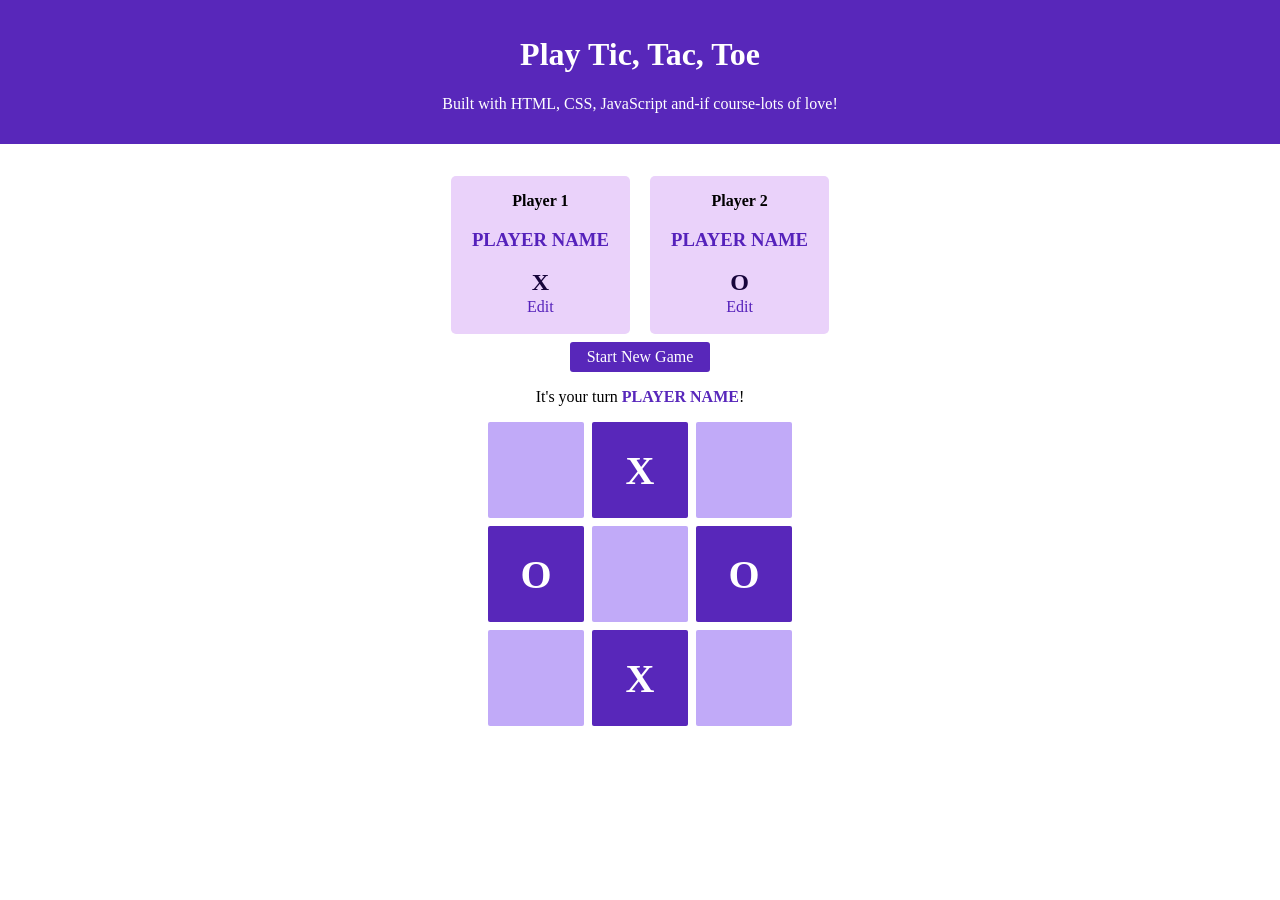
==== index.html @ be3dd155 "made final adjustements on the index and style file , then created a script file to introduce some j" ====
<!DOCTYPE html>
<html lang="en">
  <head>
    <meta charset="UTF-8" />
    <meta name="viewport" content="width=device-width, initial-scale=1.0" />
    <title>Tic-Tac-Toe</title>
    <link rel="stylesheet" href="styles.css" />
    <script src="scripts.js" defer></script>
  </head>

  <body>
    <header>
      <h1>Play Tic, Tac, Toe</h1>
      <p>Built with HTML, CSS, JavaScript and-if course-lots of love!</p>
    </header>

    <aside id="side-form">
        <div>
        <form action="/" method="get">
            <h3>Choose your name</h3>
            <label for="user-name">Player name</label>
            <input type="text" id="user-name" required>
            <p id="warning"></p>
            <button type="reset" id="Cancel">Cancel</button>
            <button type="submit" id="btn">Confirm</button>
        </div>
        </form>
    </aside>

    <main>
      <section>
        <div class="Players">
          <p>Player 1</p>
          <h3 id="Player-name">PLAYER NAME</h3>
          <span>X</span>
          <button class="btn" id="edit-player1">Edit</button>
        </div>
        <div class="Players">
          <p>Player 2</p>
          <h3 id="Player-name">PLAYER NAME</h3>
          <span>O</span>
          <button class="btn" id="edit-player2">Edit</button>
        </div>
        <div id="Play">Start New Game</div>
      </section>
      <section id="Game">
        <div>
            <h2>You won, <span>PLAYER NAME</span>!</h2>
            <p>Click "Start New Game" above to start a new game!</p>
        </div>
        <p>It's your turn <span id="active-player-name">PLAYER NAME</span>!</p>
        <ol id="Game-board">
            <li></li>
            <li class="disabled">X</li>
            <li></li>

            <li class="disabled">O</li>
            <li></li>
            <li class="disabled">O</li>

            <li></li>
            <li class="disabled">X</li>
            <li></li>
        </ol>
      </section>
    </main>

  </body>

</html>
---- styles.css ----
body {
  text-align: center;
  width: 100%;
  margin: 0;
}

header {
  color: white;
  background-color: rgba(62, 5, 176, 0.863);
  padding: 15px 0 15px 0;
  margin-bottom: 2rem;
}

#side-form {
  position: fixed;
  width: 100%;
  height: 100%;
  background-color: rgba(118, 116, 120, 0.697);
  top: 0;
  display: none;
}

#side-form div {
  width: 25%;
  background-color: rgba(234, 226, 253);
  border-radius: 5px;
  margin: 1rem auto;
  padding: 8px;
  position: fixed;
  top: 20%;
  left: 35%;
  right: 35%;
}

#side-form:target {
  display: block;
}

#side-form form {
  padding: 2px 8px;
}

#side-form h3 {
  margin: 3px auto;
}

#side-form label {
  display: block;
  font-weight: bolder;
}

#side-form input {
  display: block;
  width: 45%;
  margin: auto;
}

#Cancel {
  font: inherit;
  color: rgba(62, 5, 176, 0.863);
  padding: 7px;
  border-radius: 4px;
  border: 1px solid transparent;
  background-color: rgb(234, 210, 250);
  cursor: pointer;
}

#btn {
  font: inherit;
  padding: 3px;
  border-radius: 4px;
  border: 1px solid transparent;
  background-color: rgba(62, 5, 176, 0.863);
  border: 1px solid rgba(62, 5, 176, 0.863);
  color: white;
  cursor: pointer;
}

.Players {
  display: inline-block;
  margin: 0 0.5rem;
  background-color: rgb(234, 210, 250);
  width: 14%;
  border-radius: 5px;
  padding-bottom: 1rem;
}

.Players span {
  display: block;
}

.Players button {
  font: inherit;
  margin: auto;
  background-color: rgb(234, 210, 250);
  border: 1px solid rgb(234, 210, 250);
  color: rgba(62, 5, 176, 0.863);
  cursor: pointer;
}

#Play {
  width: 10%;
  padding: 6px;
  border-radius: 3px;
  background-color: rgba(62, 5, 176, 0.863);
  margin: 0.5rem auto;
  color: white;
}

.Players h3 {
  color: rgba(62, 5, 176, 0.863);
  font-weight: bold;
  text-transform: uppercase;
}

.Players span {
  color: rgba(23, 5, 59);
  font-weight: bolder;
  font-size: 1.5rem;
  text-transform: uppercase;
}

.Players p {
  color: rgba(0, 0, 0);
  font-weight: bold;
}

#Game div {
  padding: 1rem 2rem;
  color: white;
  background-color: rgba(23, 5, 59);
  margin: auto;
  border-radius: 5px;
  width: 30%;
  box-shadow: 0 2px 8px rgba(0, 0, 0, 0.2);
  display: none;
}

#Game h2 {
  font-size: 2rem;
  margin: 0.5rem 0;
}

#active-player-name {
  font-weight: bold;
  color: rgba(62, 5, 176, 0.863);
}

#Game-board {
  list-style: none;
  margin: 1rem 0;
  padding: 0;
  display: grid;
  grid-template-columns: repeat(3, 6rem); /*6rem 6rem 6rem*/
  grid-template-rows: repeat(3, 6rem); /*6rem 6rem 6rem*/
  justify-content: center;
  gap: 0.5rem;
}

#Game-board li {
  display: flex;
  align-items: center;
  cursor: pointer;
  justify-content: center;
  background-color: rgba(193, 170, 248);
  font-size: 2.5rem;
  font-weight: bold;
  border-radius: 2px;
}

#Game-board li:hover {
  background-color: rgba(62, 5, 176, 0.863);
}

#Game-board li.disabled {
  background-color: rgba(62, 5, 176, 0.863);
  color: white;
  cursor: default;
}
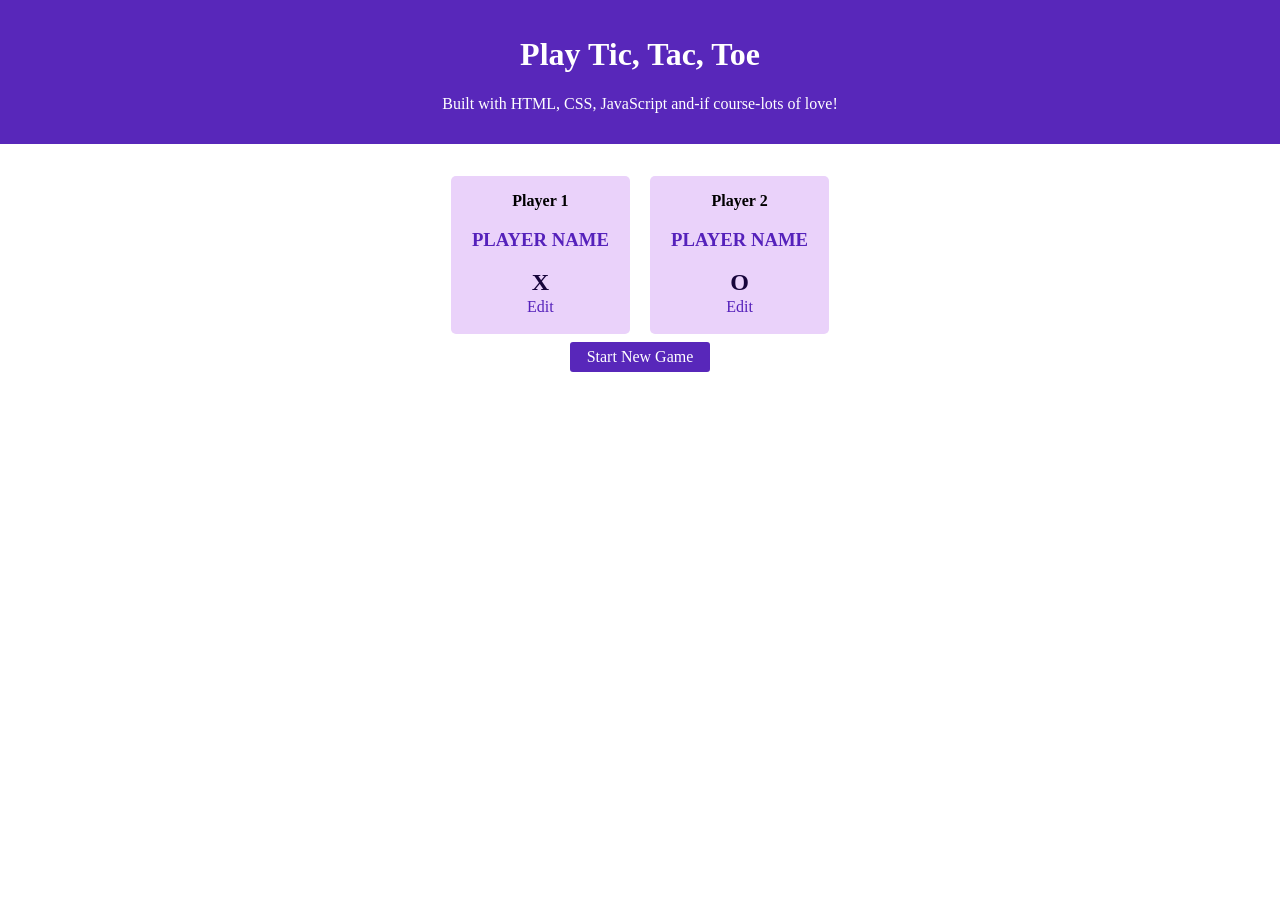
==== commit 853fab3d: "set a condition to show the game board only after the two players names must have been set" ====
--- a/index.html
+++ b/index.html
@@ -15,56 +15,56 @@
     </header>
 
     <aside id="side-form">
-        <div>
+      <div>
         <form action="/" method="get">
-            <h3>Choose your name</h3>
+          <h3>Choose your name</h3>
+          <div>
             <label for="user-name">Player name</label>
-            <input type="text" id="user-name" required>
-            <p id="warning"></p>
-            <button type="reset" id="Cancel">Cancel</button>
-            <button type="submit" id="btn">Confirm</button>
-        </div>
+            <input type="text" name="user-name" id="user-name" required />
+          </div>
+          <p id="warning"></p>
+          <button type="reset" id="Cancel">Cancel</button>
+          <button type="submit" id="btn">Confirm</button>
         </form>
+      </div>
     </aside>
 
     <main>
       <section>
         <div class="Players">
           <p>Player 1</p>
-          <h3 id="Player-name">PLAYER NAME</h3>
+          <h3 id="player1-name">PLAYER NAME</h3>
           <span>X</span>
-          <button class="btn" id="edit-player1">Edit</button>
+          <button class="btn" id="edit-player1" data-player-id="1">Edit</button>
         </div>
         <div class="Players">
           <p>Player 2</p>
-          <h3 id="Player-name">PLAYER NAME</h3>
+          <h3 id="player2-name">PLAYER NAME</h3>
           <span>O</span>
-          <button class="btn" id="edit-player2">Edit</button>
+          <button class="btn" id="edit-player2" data-player-id="2">Edit</button>
         </div>
-        <div id="Play">Start New Game</div>
+        <div id="play">Start New Game</div>
       </section>
       <section id="Game">
         <div>
-            <h2>You won, <span>PLAYER NAME</span>!</h2>
-            <p>Click "Start New Game" above to start a new game!</p>
+          <h2>You won, <span>PLAYER NAME</span>!</h2>
+          <p>Click "Start New Game" above to start a new game!</p>
         </div>
         <p>It's your turn <span id="active-player-name">PLAYER NAME</span>!</p>
         <ol id="Game-board">
-            <li></li>
-            <li class="disabled">X</li>
-            <li></li>
+          <li></li>
+          <li></li>
+          <li></li>
 
-            <li class="disabled">O</li>
-            <li></li>
-            <li class="disabled">O</li>
+          <li></li>
+          <li></li>
+          <li></li>
 
-            <li></li>
-            <li class="disabled">X</li>
-            <li></li>
+          <li></li>
+          <li></li>
+          <li></li>
         </ol>
       </section>
     </main>
-
   </body>
-
 </html>
--- a/styles.css
+++ b/styles.css
@@ -49,10 +49,23 @@
   font-weight: bolder;
 }
 
+.error input {
+    border-color: rgb(253, 5, 5);
+    color: rgb(252, 6, 6);
+    background-color: rgb(253, 219, 219);
+
+
+}
+
 #side-form input {
   display: block;
   width: 45%;
   margin: auto;
+}
+
+.error label {
+    color: rgb(136, 2, 2);
+
 }
 
 #Cancel {
@@ -61,8 +74,12 @@
   padding: 7px;
   border-radius: 4px;
   border: 1px solid transparent;
-  background-color: rgb(234, 210, 250);
-  cursor: pointer;
+  background-color: transparent;
+  cursor: pointer;
+}
+
+#Cancel:hover {
+    background-color: rgb(234, 210, 250);
 }
 
 #btn {
@@ -98,7 +115,12 @@
   cursor: pointer;
 }
 
-#Play {
+.Players button:hover {
+    background-color: rgb(224, 189, 248);
+
+}
+
+#play {
   width: 10%;
   padding: 6px;
   border-radius: 3px;
@@ -123,6 +145,10 @@
 .Players p {
   color: rgba(0, 0, 0);
   font-weight: bold;
+}
+
+#Game {
+    display: none; 
 }
 
 #Game div {
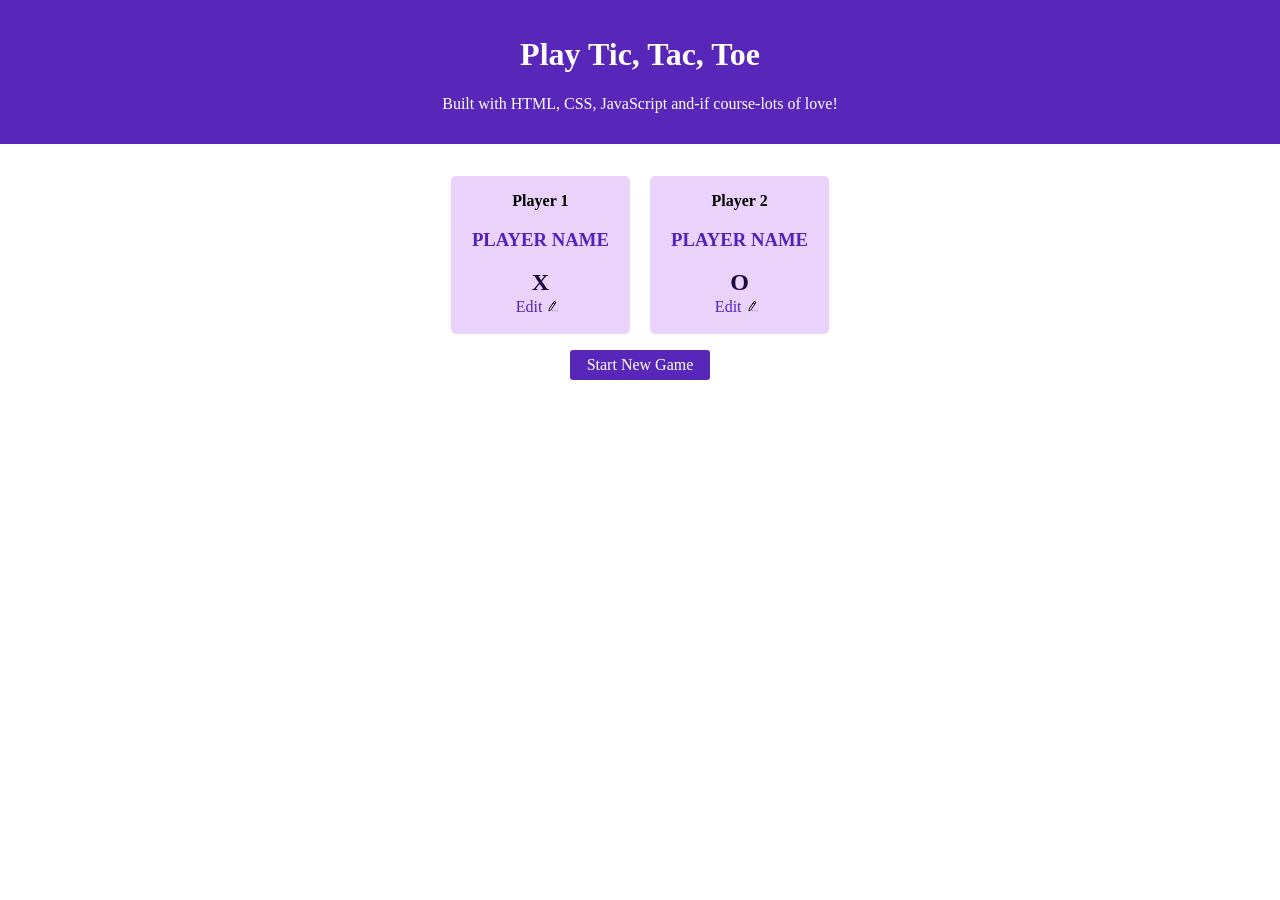
==== commit 7bd41976: "made some modifications, added some input validations, adjusted the styles and added an overlay on t" ====
--- a/index.html
+++ b/index.html
@@ -17,13 +17,13 @@
     <aside id="side-form">
       <div>
         <form action="/" method="get">
-          <h3>Choose your name</h3>
+          <h3>Enter your name</h3>
           <div>
             <label for="user-name">Player name</label>
             <input type="text" name="user-name" id="user-name" required />
           </div>
           <p id="warning"></p>
-          <button type="reset" id="Cancel">Cancel</button>
+          <button type="reset" id="cancel">Cancel</button>
           <button type="submit" id="btn">Confirm</button>
         </form>
       </div>
@@ -34,36 +34,74 @@
         <div class="Players">
           <p>Player 1</p>
           <h3 id="player1-name">PLAYER NAME</h3>
-          <span>X</span>
-          <button class="btn" id="edit-player1" data-player-id="1">Edit</button>
+          <article>X</article>
+          <div class="feature">
+            <button class="btn" id="edit-player1" data-player-id="1">
+              Edit
+              <span class="icon"><svg
+                xmlns="http://www.w3.org/2000/svg"
+                x="0px"
+                y="0px"
+                viewBox="0 0 24 24"
+              >
+                <path
+                  d="M 13.550781 2.0019531 C 13.412183 1.9997829 13.332031 2.0058594 13.332031 2.0058594 A 0.750075 0.750075 0 0 0 12.773438 2.3300781 L 3.3632812 16.035156 A 0.750075 0.750075 0 0 0 3.234375 16.414062 L 3.0019531 20.205078 A 0.750075 0.750075 0 0 0 4.0625 20.931641 L 7.515625 19.353516 A 0.750075 0.750075 0 0 0 7.8222656 19.095703 L 17.230469 5.390625 A 0.750075 0.750075 0 0 0 17.332031 4.7519531 C 17.332031 4.7519531 16.976363 3.5163841 15.794922 2.7050781 C 14.908866 2.0966156 13.966577 2.0084638 13.550781 2.0019531 z M 13.730469 3.5839844 C 13.943458 3.5852744 14.366076 3.5422985 14.947266 3.9414062 C 15.527011 4.3395226 15.638307 4.7455582 15.716797 4.9453125 L 14.640625 6.5117188 L 12.65625 5.1484375 L 13.730469 3.5839844 z M 11.806641 6.3867188 L 13.792969 7.7480469 L 6.703125 18.074219 L 4.5742188 19.048828 L 4.71875 16.712891 L 11.806641 6.3867188 z M 10.75 19.5 A 0.75 0.75 0 0 0 10.75 21 A 0.75 0.75 0 0 0 10.75 19.5 z M 14.75 19.5 A 0.75 0.75 0 0 0 14.75 21 A 0.75 0.75 0 0 0 14.75 19.5 z M 18.75 19.5 A 0.75 0.75 0 0 0 18.75 21 A 0.75 0.75 0 0 0 18.75 19.5 z"
+                ></path>
+              </svg></span>
+            </button>
+          </div>
         </div>
         <div class="Players">
           <p>Player 2</p>
           <h3 id="player2-name">PLAYER NAME</h3>
-          <span>O</span>
-          <button class="btn" id="edit-player2" data-player-id="2">Edit</button>
+          <article>O</article>
+          <div class="feature">
+            <button class="btn" id="edit-player2" data-player-id="2">
+              Edit
+              <span class="icon"><svg
+                xmlns="http://www.w3.org/2000/svg"
+                x="0px"
+                y="0px"
+                viewBox="0 0 24 24"
+              >
+                <path
+                  d="M 13.550781 2.0019531 C 13.412183 1.9997829 13.332031 2.0058594 13.332031 2.0058594 A 0.750075 0.750075 0 0 0 12.773438 2.3300781 L 3.3632812 16.035156 A 0.750075 0.750075 0 0 0 3.234375 16.414062 L 3.0019531 20.205078 A 0.750075 0.750075 0 0 0 4.0625 20.931641 L 7.515625 19.353516 A 0.750075 0.750075 0 0 0 7.8222656 19.095703 L 17.230469 5.390625 A 0.750075 0.750075 0 0 0 17.332031 4.7519531 C 17.332031 4.7519531 16.976363 3.5163841 15.794922 2.7050781 C 14.908866 2.0966156 13.966577 2.0084638 13.550781 2.0019531 z M 13.730469 3.5839844 C 13.943458 3.5852744 14.366076 3.5422985 14.947266 3.9414062 C 15.527011 4.3395226 15.638307 4.7455582 15.716797 4.9453125 L 14.640625 6.5117188 L 12.65625 5.1484375 L 13.730469 3.5839844 z M 11.806641 6.3867188 L 13.792969 7.7480469 L 6.703125 18.074219 L 4.5742188 19.048828 L 4.71875 16.712891 L 11.806641 6.3867188 z M 10.75 19.5 A 0.75 0.75 0 0 0 10.75 21 A 0.75 0.75 0 0 0 10.75 19.5 z M 14.75 19.5 A 0.75 0.75 0 0 0 14.75 21 A 0.75 0.75 0 0 0 14.75 19.5 z M 18.75 19.5 A 0.75 0.75 0 0 0 18.75 21 A 0.75 0.75 0 0 0 18.75 19.5 z"
+                ></path>
+              </svg></span>
+            </button>
+          </div>
         </div>
+        <div id="close-Box">
+          <button id="close">
+            <span>&times;</span>
+          </button>
+          <p id="verification">"Please set custom player names for both players!"</p>
+        </div>
+        
         <div id="play">Start New Game</div>
       </section>
+      
       <section id="Game">
-        <div>
-          <h2>You won, <span>PLAYER NAME</span>!</h2>
+        <div id="game-over">
+          <h2>You won, <span id="winner-name">PLAYER NAME</span>!</h2>
           <p>Click "Start New Game" above to start a new game!</p>
         </div>
         <p>It's your turn <span id="active-player-name">PLAYER NAME</span>!</p>
+        <div id="cover"></div>
         <ol id="Game-board">
-          <li></li>
-          <li></li>
-          <li></li>
+          <li data-col="1" data-row="1"></li>
+          <li data-col="2" data-row="1"></li>
+          <li data-col="3" data-row="1"></li>
 
-          <li></li>
-          <li></li>
-          <li></li>
+          <li data-col="1" data-row="2"></li>
+          <li data-col="2" data-row="2"></li>
+          <li data-col="3" data-row="2"></li>
 
-          <li></li>
-          <li></li>
-          <li></li>
+          <li data-col="1" data-row="3"></li>
+          <li data-col="2" data-row="3"></li>
+          <li data-col="3" data-row="3"></li>
         </ol>
+      </div>
       </section>
     </main>
   </body>
--- a/styles.css
+++ b/styles.css
@@ -32,65 +32,87 @@
   right: 35%;
 }
 
-#side-form:target {
-  display: block;
-}
-
 #side-form form {
-  padding: 2px 8px;
+  padding: 40px 30px;
 }
 
 #side-form h3 {
-  margin: 3px auto;
+  margin-top: 3rem;
 }
 
 #side-form label {
   display: block;
   font-weight: bolder;
+  margin-top: 20px ;
 }
 
 .error input {
-    border-color: rgb(253, 5, 5);
-    color: rgb(252, 6, 6);
-    background-color: rgb(253, 219, 219);
-
-
+  border-color: rgba(252, 3, 3, 0.3);
+  color: rgb(252, 6, 6);
+  background-color: rgb(253, 219, 219);
 }
 
 #side-form input {
   display: block;
   width: 45%;
-  margin: auto;
+  border: 1px solid rgb(221, 209, 250);
+  border-radius: 5px;
+  margin: 10px auto 0 auto;
+  padding: 10px
 }
 
 .error label {
-    color: rgb(136, 2, 2);
-
-}
-
-#Cancel {
+  color: rgb(238, 8, 8);
+}
+
+#cancel {
   font: inherit;
   color: rgba(62, 5, 176, 0.863);
-  padding: 7px;
+  padding: 3px 10px;
+  border-radius: 4px;
+  border: 1px solid rgb(220, 206, 251);
+  background-color: rgba(234, 226, 253);
+  cursor: pointer;
+}
+
+#Cancel:hover {
+  background-color: rgba(216, 168, 244, 0.91);
+}
+
+#btn {
+  font: inherit;
+  padding: 3px 10px;
+  margin-top: 10px;
   border-radius: 4px;
   border: 1px solid transparent;
+  background-color: rgba(62, 5, 176, 0.863);
+  border: 1px solid rgba(62, 5, 176, 0.863);
+  color: white;
+  cursor: pointer;
+}
+
+#close-Box {
+  display: flex;
+  flex-direction: column-reverse;
+  color: rgb(197, 16, 16);
+  background-color: rgba(254, 73, 73, 0.266);
+  width: 22%;
+  border: 1px solid rgba(252, 65, 65, 0.266);
+  border-radius: 5px;
+  margin: 10px auto;
+  display: none;
+}
+
+#close {
+  border: 1px solid transparent;
   background-color: transparent;
-  cursor: pointer;
-}
-
-#Cancel:hover {
-    background-color: rgb(234, 210, 250);
-}
-
-#btn {
-  font: inherit;
-  padding: 3px;
-  border-radius: 4px;
-  border: 1px solid transparent;
-  background-color: rgba(62, 5, 176, 0.863);
-  border: 1px solid rgba(62, 5, 176, 0.863);
-  color: white;
-  cursor: pointer;
+  display: none;
+}
+
+#verification {
+  display: none;
+  margin: 0px auto 10px auto;
+  padding-bottom: 10px;
 }
 
 .Players {
@@ -102,12 +124,17 @@
   padding-bottom: 1rem;
 }
 
-.Players span {
-  display: block;
+
+.icon {
+  width: 0.8rem;
+  margin: 0 5px 0 5px;
 }
 
 .Players button {
   font: inherit;
+  display: flex;
+  flex-direction: row;
+  text-align: start;
   margin: auto;
   background-color: rgb(234, 210, 250);
   border: 1px solid rgb(234, 210, 250);
@@ -116,8 +143,7 @@
 }
 
 .Players button:hover {
-    background-color: rgb(224, 189, 248);
-
+  background-color: rgb(224, 189, 248);
 }
 
 #play {
@@ -125,7 +151,7 @@
   padding: 6px;
   border-radius: 3px;
   background-color: rgba(62, 5, 176, 0.863);
-  margin: 0.5rem auto;
+  margin: 1rem auto;
   color: white;
 }
 
@@ -135,7 +161,7 @@
   text-transform: uppercase;
 }
 
-.Players span {
+.Players article {
   color: rgba(23, 5, 59);
   font-weight: bolder;
   font-size: 1.5rem;
@@ -147,14 +173,24 @@
   font-weight: bold;
 }
 
+#cover {
+  display: none;
+  position: absolute;
+  width: 18.1%;
+  height: 36.6%;
+  background-color: rgba(118, 116, 120, 0.459);
+  top: 36.2rem;
+  left: 41%;
+}
+
 #Game {
-    display: none; 
-}
-
-#Game div {
+  display: none;
+}
+
+#game-over {
   padding: 1rem 2rem;
   color: white;
-  background-color: rgba(23, 5, 59);
+  background-color: rgb(56, 31, 103);
   margin: auto;
   border-radius: 5px;
   width: 30%;
